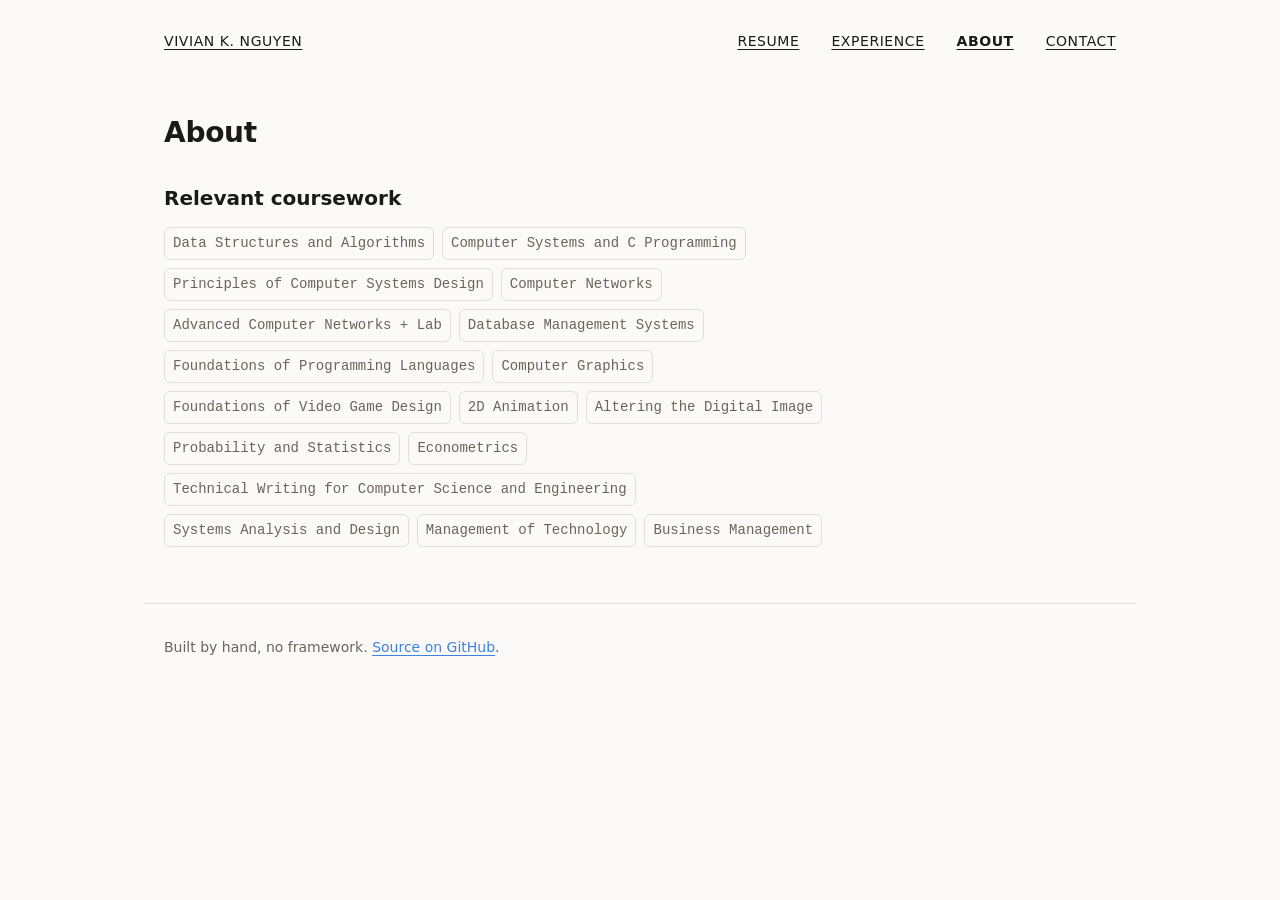
==== about.html @ 2827ebb7 "Apply the canvas redesign: new hero, tools grid, course and writing sections, About and Experience p" ====
<!DOCTYPE html>
<html lang="en">
<head>
  <meta charset="utf-8">
  <meta name="viewport" content="width=device-width, initial-scale=1">
  <title>About, Vivian Nguyen</title>
  <meta name="description" content="Vivian Nguyen: relevant coursework from UC Santa Cruz.">
  <link rel="canonical" href="https://iviang.github.io/about.html">

  <meta http-equiv="Content-Security-Policy"
        content="default-src 'self'; object-src 'none'; base-uri 'self'; form-action 'none'">

  <link rel="icon" href="img/favicon.svg" type="image/svg+xml">
  <link rel="apple-touch-icon" href="img/apple-touch-icon.png">

  <meta property="og:title" content="About, Vivian Nguyen">
  <meta property="og:description" content="Relevant coursework from UC Santa Cruz.">
  <meta property="og:type" content="website">
  <meta property="og:url" content="https://iviang.github.io/about.html">
  <meta property="og:image" content="https://iviang.github.io/img/og-image.png">
  <meta property="og:image:width" content="1200">
  <meta property="og:image:height" content="630">
  <meta property="og:image:alt" content="Vivian Nguyen. New grad, new goals, new wins.">
  <meta name="twitter:card" content="summary_large_image">

  <link rel="stylesheet" href="css/styles.css">
</head>
<body>
  <a class="skip-link" href="#main">Skip to content</a>

  <header class="site-header">
    <nav class="nav" aria-label="Primary">
      <a class="nav__brand" href="index.html">Vivian K. Nguyen</a>
      <ul class="nav__list">
        <li><a href="files/resume.pdf">Resume</a></li>
        <li><a href="experience.html">Experience</a></li>
        <li><a href="about.html" aria-current="page">About</a></li>
        <li><a href="index.html#contact">Contact</a></li>
      </ul>
    </nav>
  </header>

  <main id="main">
    <section id="about" class="section section--lead">
      <div class="section__head">
        <h1 class="section__title">About</h1>
      </div>
      <div class="prose">
        <h2>Relevant coursework</h2>
        <ul class="tag-list" aria-label="Relevant coursework">
          <li>Data Structures and Algorithms</li>
          <li>Computer Systems and C Programming</li>
          <li>Principles of Computer Systems Design</li>
          <li>Computer Networks</li>
          <li>Advanced Computer Networks + Lab</li>
          <li>Database Management Systems</li>
          <li>Foundations of Programming Languages</li>
          <li>Computer Graphics</li>
          <li>Foundations of Video Game Design</li>
          <li>2D Animation</li>
          <li>Altering the Digital Image</li>
          <li>Probability and Statistics</li>
          <li>Econometrics</li>
          <li>Technical Writing for Computer Science and Engineering</li>
          <li>Systems Analysis and Design</li>
          <li>Management of Technology</li>
          <li>Business Management</li>
        </ul>
      </div>
    </section>
  </main>

  <footer class="site-footer">
    <p>Built by hand, no framework. <a href="https://github.com/iviang/iviang.github.io" rel="noopener">Source on GitHub</a>.</p>
  </footer>
</body>
</html>
---- css/styles.css ----
/*
  Design tokens.

  Every color, space, and size below is named once here and referenced everywhere else.
  Nothing in this file below the token block should contain a raw hex value or pixel
  measurement, so a change to the look of the site is a change to one line here.
*/
:root {
  /* Color: light theme is the default, dark is an override further down. */
  --color-bg: #fbfaf8;
  --color-surface: #ffffff;
  --color-border: #e3ded6;
  --color-text: #1c1a17;
  --color-text-muted: #6b645b;
  --color-surface-muted: #f4f1ec;
  --color-border-strong: #c9c2b8;
  --color-text-soft: #4a453f;
  --color-accent: #3d82dd;
  --color-accent-contrast: #ffffff;
  --color-highlight: #d41d1d;
  --color-focus: #2563eb;

  /* Type */
  --font-sans: ui-sans-serif, system-ui, -apple-system, "Segoe UI", Roboto, Helvetica, Arial, sans-serif;
  --font-mono: ui-monospace, SFMono-Regular, "SF Mono", Consolas, "Liberation Mono", monospace;
  /* Nav, hero small print, and the Experience lede: a plain UI face, set small. */
  --font-ui: Verdana, Geneva, "DejaVu Sans", sans-serif;
  --size-step--1: 0.875rem;
  --size-step-0: 1rem;
  --size-step-1: 1.25rem;
  --size-step-2: 1.75rem;
  --size-step-3: clamp(2rem, 1.4rem + 3vw, 3.25rem);
  --leading-tight: 1.2;
  --leading-body: 1.65;

  /* Space: a single ratio-based scale keeps vertical rhythm consistent. */
  --space-2xs: 0.25rem;
  --space-xs: 0.5rem;
  --space-sm: 0.75rem;
  --space-md: 1.25rem;
  --space-lg: 2rem;
  --space-xl: 3.5rem;
  --space-2xl: 6rem;

  /* Shape */
  --radius-sm: 0.375rem;
  --radius-md: 0.75rem;
  --radius-pill: 999px;
  --border-width: 1px;
  --measure: 68ch;
  --content-width: 62rem;
  --transition-fast: 120ms ease;

  /* The embedded demo needs enough height to show its sidebar plus a full draft without
     inner scrolling on a normal laptop. */
  --demo-frame-height: clamp(30rem, 78vh, 52rem);
}

@media (prefers-color-scheme: dark) {
  :root {
    --color-bg: #14120f;
    --color-surface: #1d1a16;
    --color-border: #332e27;
    --color-text: #f2eee7;
    --color-text-muted: #a49a8c;
    --color-surface-muted: #262119;
    --color-border-strong: #4a433a;
    --color-text-soft: #cdc4b8;
    --color-accent: #7fb0f5;
    --color-accent-contrast: #14120f;
    --color-highlight: #ff7b7b;
    --color-focus: #7aa2f7;
  }
}

/* Reset */
*, *::before, *::after { box-sizing: border-box; }
body, h1, h2, h3, p, ul, figure { margin: 0; padding: 0; }
ul { list-style: none; }
img { max-width: 100%; display: block; }

body {
  background: var(--color-bg);
  color: var(--color-text);
  font-family: var(--font-sans);
  font-size: var(--size-step-0);
  line-height: var(--leading-body);
  -webkit-font-smoothing: antialiased;
}

a { color: var(--color-accent); text-decoration-thickness: var(--border-width); text-underline-offset: 0.2em; }
a:hover { text-decoration-thickness: 2px; }

/* One visible focus style for every interactive element, keyboard users included. */
:focus-visible {
  outline: 2px solid var(--color-focus);
  outline-offset: 2px;
  border-radius: var(--radius-sm);
}

.skip-link {
  position: absolute;
  left: var(--space-xs);
  top: var(--space-xs);
  padding: var(--space-xs) var(--space-sm);
  background: var(--color-surface);
  border: var(--border-width) solid var(--color-border);
  border-radius: var(--radius-sm);
  transform: translateY(-200%);
  transition: transform var(--transition-fast);
  z-index: 10;
}
.skip-link:focus { transform: translateY(0); }

/* Layout */
.site-header,
main,
.site-footer {
  max-width: var(--content-width);
  margin-inline: auto;
  padding-inline: var(--space-md);
}

.nav {
  display: flex;
  flex-wrap: wrap;
  align-items: center;
  justify-content: space-between;
  gap: 0 var(--space-md);
  padding-block: var(--space-md);
}
/* Nav text is small caps in the UI face, underlined like every other link on the page. */
.nav__brand,
.nav__list a {
  display: inline-flex;
  align-items: center;
  min-height: 2.75rem; /* 44px touch target */
  font-family: var(--font-ui);
  font-size: var(--size-step--1);
  letter-spacing: 0.04em;
  text-transform: uppercase;
  color: var(--color-text);
  text-decoration: underline;
}
.nav__list { display: flex; flex-wrap: wrap; gap: 0 var(--space-lg); }
.nav__list a[aria-current="page"] { font-weight: 700; }

.hero { padding-block: var(--space-xl) var(--space-2xl); max-width: var(--measure); }
.hero__title {
  font-size: var(--size-step-3);
  line-height: var(--leading-tight);
  letter-spacing: -0.02em;
  margin-bottom: var(--space-md);
}
/* How to say the name: a respelling and the IPA in a pill. */
.hero__say {
  display: flex;
  flex-wrap: wrap;
  align-items: center;
  gap: var(--space-sm);
  margin-bottom: var(--space-md);
  font-family: var(--font-ui);
  color: var(--color-text-muted);
}
.hero__ipa {
  padding: var(--space-xs) var(--space-md);
  border: var(--border-width) solid var(--color-border);
  border-radius: var(--radius-pill);
}
.hero__tagline {
  font-size: var(--size-step-1);
  font-weight: 700;
  letter-spacing: -0.02em;
  margin-bottom: var(--space-sm);
}
.hero__highlight { color: var(--color-highlight); }
.hero__lede { font-family: var(--font-ui); }

.section { padding-block: var(--space-xl); border-top: var(--border-width) solid var(--color-border); }
.section__head { margin-bottom: var(--space-lg); }
.section__title { font-size: var(--size-step-2); line-height: var(--leading-tight); letter-spacing: -0.01em; }
.section__note { color: var(--color-text-muted); font-size: var(--size-step--1); margin-top: var(--space-2xs); }
.section__lede { font-family: var(--font-ui); margin-top: var(--space-sm); }
/* The first section of a subpage sits where the hero would, so no rule above it. */
.section--lead { border-top: 0; padding-top: var(--space-lg); }

.prose { max-width: var(--measure); }
.prose p + p { margin-top: var(--space-md); }
.prose h2, .prose h3 { font-size: var(--size-step-1); margin-top: var(--space-lg); margin-bottom: var(--space-sm); }

.tag-list { display: flex; flex-wrap: wrap; gap: var(--space-xs); }
.tag-list li {
  font-family: var(--font-mono);
  font-size: var(--size-step--1);
  padding: var(--space-2xs) var(--space-xs);
  border: var(--border-width) solid var(--color-border);
  border-radius: var(--radius-sm);
  color: var(--color-text-muted);
}

.link-list { margin-top: var(--space-md); display: grid; gap: var(--space-xs); }

/* Selected work: hand-written cards, one per row so a folded-out demo has the full width. */
.work-list { display: grid; gap: var(--space-md); }
/* Grid items default to min-width auto, so a wide image inside a card would push the card
   past a phone viewport. Zero lets the card shrink and the image's max-width take over. */
.work-list > li, .project-grid > li, .tools__group { min-width: 0; }

.work {
  padding: var(--space-md);
  background: var(--color-surface);
  border: var(--border-width) solid var(--color-border);
  border-radius: var(--radius-md);
}

.work__head {
  display: flex;
  flex-wrap: wrap;
  align-items: baseline;
  justify-content: space-between;
  gap: var(--space-xs) var(--space-md);
  margin-bottom: var(--space-xs);
}

.work__title { font-size: var(--size-step-1); line-height: var(--leading-tight); }

.work__tags {
  display: flex;
  flex-wrap: wrap;
  gap: var(--space-2xs);
  font-family: var(--font-mono);
  font-size: var(--size-step--1);
  color: var(--color-text-muted);
}
.work__tags span {
  padding: 0 var(--space-2xs);
  border: var(--border-width) solid var(--color-border);
  border-radius: var(--radius-sm);
}
/* The status tag (in development, live demo) is the one worth noticing at a glance. */
.work__tags .work__tag--status { color: var(--color-accent); border-color: var(--color-accent); }

.work__description { max-width: var(--measure); }
.work__description p + p { margin-top: var(--space-xs); }
.work__image {
  display: block;
  max-width: 100%;
  height: auto;
  margin-top: var(--space-md);
  border: var(--border-width) solid var(--color-border);
  border-radius: var(--radius-md);
}
.work__image--portrait { width: 18.75rem; }
.work__image--wide { width: var(--measure); border-radius: var(--radius-sm); }
.work__note { margin-top: var(--space-xs); color: var(--color-text-muted); font-size: var(--size-step--1); }

.work__links {
  display: flex;
  flex-wrap: wrap;
  gap: var(--space-xs) var(--space-md);
  margin-top: var(--space-sm);
  font-size: var(--size-step--1);
}

/*
  Demos fold under their card with a native details element: no script, keyboard
  accessible, and a closed iframe with loading="lazy" never fetches until opened.
*/
.work__demo { margin-top: var(--space-md); }
.work__demo summary {
  width: fit-content;
  cursor: pointer;
  color: var(--color-accent);
  font-size: var(--size-step--1);
}
.work__demo summary:hover { text-decoration: underline; }
.work__demo[open] summary { margin-bottom: var(--space-sm); }

/* Tools: grouped tag lists in a grid that folds to one column on a phone. */
.tools { display: flex; flex-direction: column; gap: var(--space-md); margin-bottom: var(--space-xl); }
.tools__grid {
  display: grid;
  grid-template-columns: repeat(auto-fill, minmax(min(100%, 16rem), 1fr));
  gap: var(--space-lg) var(--space-md);
}
.tools__group { display: flex; flex-direction: column; gap: var(--space-xs); }
.tools__label {
  font-size: 0.8125rem;
  font-weight: 700;
  letter-spacing: 0.06em;
  text-transform: uppercase;
  color: var(--color-text-muted);
}

/* Pills: the tools behind one project, quieter than the status tags in the card head. */
.pill-list { display: flex; flex-wrap: wrap; gap: 0.375rem; margin-top: var(--space-sm); }
.pill-list li {
  font-family: var(--font-mono);
  font-size: 0.8125rem;
  line-height: 1.4;
  padding: 0.125rem 0.625rem;
  border: var(--border-width) solid var(--color-border);
  border-radius: var(--radius-pill);
  background: var(--color-surface-muted);
  color: var(--color-text-soft);
}

/* Experience timeline: a date column, a rule with a dot per entry, and optional sub-roles. */
.timeline { display: flex; flex-direction: column; }
.timeline__item { display: grid; grid-template-columns: 12.5rem 1fr; gap: var(--space-md); }
.timeline__date {
  font-family: var(--font-mono);
  font-size: var(--size-step--1);
  color: var(--color-text-muted);
  padding-top: 0.125rem;
}
.timeline__body {
  position: relative;
  padding-left: 1.75rem;
  padding-bottom: var(--space-lg);
  border-left: 0.125rem solid var(--color-border);
}
.timeline__dot {
  position: absolute;
  left: -0.5rem;
  top: 0.375rem;
  width: 0.875rem;
  height: 0.875rem;
  border-radius: 50%;
  border: 0.125rem solid var(--color-accent);
  background: var(--color-bg);
}
.timeline__dot--current { background: var(--color-accent); }
.timeline__role { font-size: var(--size-step-1); line-height: 1.3; }
.timeline__org { font-weight: 600; color: var(--color-text-soft); margin-top: 0.125rem; }
.timeline__org a { color: inherit; display: inline-flex; align-items: center; gap: var(--space-2xs); }
.timeline__org svg { flex-shrink: 0; }
.timeline__note { max-width: var(--measure); margin-top: var(--space-xs); }
.timeline__sub { margin-top: var(--space-md); display: flex; flex-direction: column; gap: 1.125rem; }
.timeline__sub li { position: relative; padding-left: var(--space-md); }
.timeline__sub li::before {
  content: "";
  position: absolute;
  left: 0;
  top: 0.5625rem;
  width: var(--space-xs);
  height: var(--space-xs);
  border-radius: 50%;
  background: var(--color-border-strong);
}
.timeline__sub h3 { font-size: 1.0625rem; line-height: 1.3; margin: 0; }
.timeline__sub-date {
  font-family: var(--font-mono);
  font-size: 0.8125rem;
  color: var(--color-text-muted);
  margin-top: 0.125rem;
}
@media (max-width: 40rem) {
  .timeline__item { grid-template-columns: 1fr; gap: var(--space-2xs); }
  .timeline__date { padding-left: 1.75rem; }
}

/* Screen-reader-only text, e.g. "(opens in a new tab)" after an external link. */
.visually-hidden {
  position: absolute;
  width: 1px;
  height: 1px;
  overflow: hidden;
  clip: rect(0 0 0 0);
  white-space: nowrap;
}

/* Projects */
.status { color: var(--color-text-muted); font-size: var(--size-step--1); }
.status--error { color: var(--color-text); }
.status[hidden] { display: none; }

.project-grid {
  display: grid;
  gap: var(--space-md);
  grid-template-columns: repeat(auto-fill, minmax(min(100%, 20rem), 1fr));
}

.project {
  position: relative; /* anchors the full-card click target on .project__title a::after */
  display: flex;
  flex-direction: column;
  gap: var(--space-xs);
  padding: var(--space-md);
  background: var(--color-surface);
  border: var(--border-width) solid var(--color-border);
  border-radius: var(--radius-md);
  transition: border-color var(--transition-fast), transform var(--transition-fast);
}
.project:hover { border-color: var(--color-accent); transform: translateY(-2px); }

.project__title { font-size: var(--size-step-1); line-height: var(--leading-tight); }
.project__title a { color: var(--color-text); text-decoration: none; }
/* Stretch the title link over the whole card so the entire card is one click target. */
.project__title a::after { content: ""; position: absolute; inset: 0; }

.project__description { color: var(--color-text-muted); font-size: var(--size-step--1); flex: 1; }
/* Repos with no description on GitHub say so, rather than showing an empty gap. */
.project__description--empty { font-style: italic; }

.project__meta {
  display: flex;
  flex-wrap: wrap;
  gap: var(--space-sm);
  font-family: var(--font-mono);
  font-size: var(--size-step--1);
  color: var(--color-text-muted);
}
.project__lang::before {
  content: "";
  display: inline-block;
  width: 0.6em;
  height: 0.6em;
  margin-right: var(--space-2xs);
  border-radius: 50%;
  background: var(--color-accent);
}

.project__topics { display: flex; flex-wrap: wrap; gap: var(--space-2xs); }
.project__topics li {
  font-size: var(--size-step--1);
  color: var(--color-text-muted);
  padding: 0 var(--space-2xs);
  border: var(--border-width) solid var(--color-border);
  border-radius: var(--radius-sm);
}

/* Demo: a framed embed or screenshot, folded inside a Selected work card. */
.demo {
  margin: 0;
  border: var(--border-width) solid var(--color-border);
  border-radius: var(--radius-md);
  background: var(--color-bg);
  overflow: hidden;
}

.demo__bar {
  display: flex;
  flex-wrap: wrap;
  align-items: baseline;
  justify-content: space-between;
  gap: var(--space-sm);
  padding: var(--space-sm) var(--space-md);
  border-bottom: var(--border-width) solid var(--color-border);
}

.demo__label { font-size: var(--size-step--1); font-weight: 600; }

.demo__badge {
  font-family: var(--font-mono);
  font-size: var(--size-step--1);
  font-weight: 400;
  margin-left: var(--space-2xs);
  padding: 0 var(--space-2xs);
  border: var(--border-width) solid var(--color-border);
  border-radius: var(--radius-sm);
  color: var(--color-text-muted);
}

.demo__open { font-size: var(--size-step--1); }

.demo__frame {
  display: block;
  width: 100%;
  height: var(--demo-frame-height);
  border: 0;
}

.demo__image {
  display: block;
  width: 100%;
  height: auto;
}

.demo__caption {
  padding: var(--space-sm) var(--space-md);
  border-top: var(--border-width) solid var(--color-border);
  color: var(--color-text-muted);
  font-size: var(--size-step--1);
}

.site-footer {
  padding-block: var(--space-lg) var(--space-xl);
  border-top: var(--border-width) solid var(--color-border);
  color: var(--color-text-muted);
  font-size: var(--size-step--1);
}

@media (prefers-reduced-motion: reduce) {
  *, *::before, *::after { transition-duration: 0.01ms !important; animation-duration: 0.01ms !important; }
}
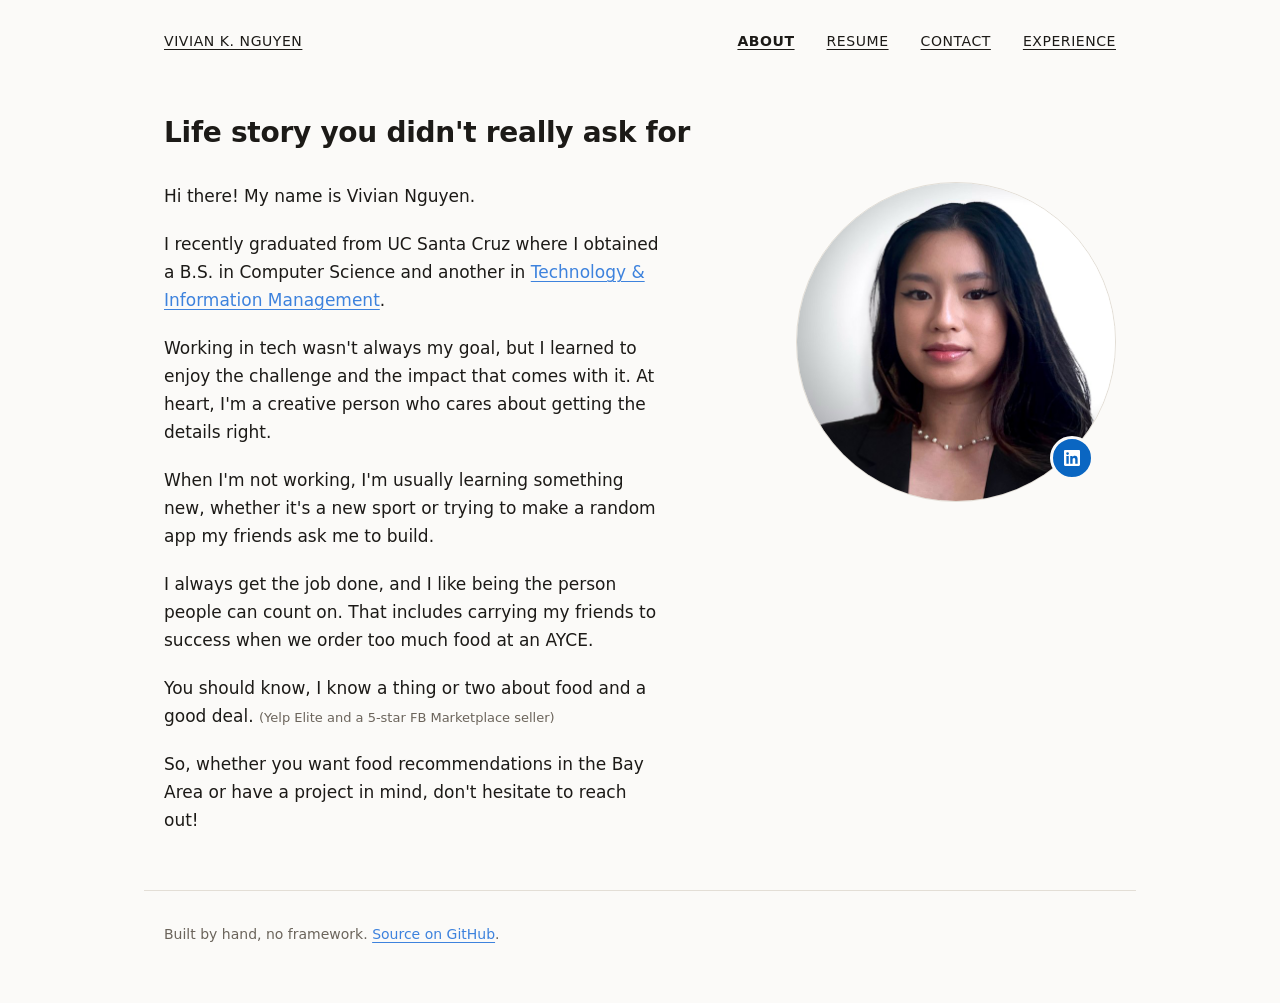
==== commit a0835c47: "Carry the canvas edits into the site: About life story and headshot, contact form, profile chips Hom" ====
--- a/about.html
+++ b/about.html
@@ -4,7 +4,7 @@
   <meta charset="utf-8">
   <meta name="viewport" content="width=device-width, initial-scale=1">
   <title>About, Vivian Nguyen</title>
-  <meta name="description" content="Vivian Nguyen: relevant coursework from UC Santa Cruz.">
+  <meta name="description" content="Vivian Nguyen: UC Santa Cruz grad in Computer Science and Technology and Information Management, creative, dependable, and good with food and a deal.">
   <link rel="canonical" href="https://iviang.github.io/about.html">
 
   <meta http-equiv="Content-Security-Policy"
@@ -14,7 +14,7 @@
   <link rel="apple-touch-icon" href="img/apple-touch-icon.png">
 
   <meta property="og:title" content="About, Vivian Nguyen">
-  <meta property="og:description" content="Relevant coursework from UC Santa Cruz.">
+  <meta property="og:description" content="The life story you didn't really ask for.">
   <meta property="og:type" content="website">
   <meta property="og:url" content="https://iviang.github.io/about.html">
   <meta property="og:image" content="https://iviang.github.io/img/og-image.png">
@@ -32,10 +32,10 @@
     <nav class="nav" aria-label="Primary">
       <a class="nav__brand" href="index.html">Vivian K. Nguyen</a>
       <ul class="nav__list">
+        <li><a href="about.html" aria-current="page">About</a></li>
         <li><a href="files/resume.pdf">Resume</a></li>
+        <li><a href="index.html#contact">Contact</a></li>
         <li><a href="experience.html">Experience</a></li>
-        <li><a href="about.html" aria-current="page">About</a></li>
-        <li><a href="index.html#contact">Contact</a></li>
       </ul>
     </nav>
   </header>
@@ -43,29 +43,47 @@
   <main id="main">
     <section id="about" class="section section--lead">
       <div class="section__head">
-        <h1 class="section__title">About</h1>
+        <h1 class="section__title">Life story you didn't really ask for</h1>
       </div>
-      <div class="prose">
-        <h2>Relevant coursework</h2>
-        <ul class="tag-list" aria-label="Relevant coursework">
-          <li>Data Structures and Algorithms</li>
-          <li>Computer Systems and C Programming</li>
-          <li>Principles of Computer Systems Design</li>
-          <li>Computer Networks</li>
-          <li>Advanced Computer Networks + Lab</li>
-          <li>Database Management Systems</li>
-          <li>Foundations of Programming Languages</li>
-          <li>Computer Graphics</li>
-          <li>Foundations of Video Game Design</li>
-          <li>2D Animation</li>
-          <li>Altering the Digital Image</li>
-          <li>Probability and Statistics</li>
-          <li>Econometrics</li>
-          <li>Technical Writing for Computer Science and Engineering</li>
-          <li>Systems Analysis and Design</li>
-          <li>Management of Technology</li>
-          <li>Business Management</li>
-        </ul>
+
+      <div class="about">
+        <div class="about__text">
+          <p>Hi there! My name is Vivian Nguyen.</p>
+          <p>
+            I recently graduated from UC Santa Cruz where I obtained a B.S. in Computer Science and
+            another in
+            <a href="https://engineering.ucsc.edu/departments/technology-and-information-management/" target="_blank" rel="noopener noreferrer">Technology &amp; Information Management<span class="visually-hidden"> (opens in a new tab)</span></a>.
+          </p>
+          <p>
+            Working in tech wasn't always my goal, but I learned to enjoy the challenge and the
+            impact that comes with it. At heart, I'm a creative person who cares about getting the
+            details right.
+          </p>
+          <p>
+            When I'm not working, I'm usually learning something new, whether it's a new sport or
+            trying to make a random app my friends ask me to build.
+          </p>
+          <p>
+            I always get the job done, and I like being the person people can count on. That
+            includes carrying my friends to success when we order too much food at an AYCE.
+          </p>
+          <p>
+            You should know, I know a thing or two about food and a good deal.
+            <small class="about__aside">(Yelp Elite and a 5-star FB Marketplace seller)</small>
+          </p>
+          <p>
+            So, whether you want food recommendations in the Bay Area or have a project in mind,
+            don't hesitate to reach out!
+          </p>
+        </div>
+
+        <!-- The photo is the LinkedIn link, with the badge as a visual hint; the label carries the meaning. -->
+        <a class="about__photo" href="https://www.linkedin.com/in/vivian-k-nguyen" rel="me noopener" aria-label="Vivian Nguyen on LinkedIn">
+          <img src="img/headshot.jpg" alt="" width="640" height="640">
+          <span class="about__badge" aria-hidden="true">
+            <svg width="16" height="16" viewBox="0 0 24 24" fill="currentColor"><path d="M20.45 20.45h-3.56v-5.57c0-1.33-.02-3.04-1.85-3.04-1.85 0-2.14 1.45-2.14 2.94v5.67H9.35V9h3.41v1.56h.05c.48-.9 1.64-1.85 3.37-1.85 3.6 0 4.27 2.37 4.27 5.46v6.28zM5.34 7.43a2.06 2.06 0 1 1 0-4.13 2.06 2.06 0 0 1 0 4.13zM7.12 20.45H3.56V9h3.56v11.45zM22.22 0H1.77C.79 0 0 .77 0 1.73v20.54C0 23.23.79 24 1.77 24h20.45c.98 0 1.78-.77 1.78-1.73V1.73C24 .77 23.2 0 22.22 0z"/></svg>
+          </span>
+        </a>
       </div>
     </section>
   </main>
--- a/css/styles.css
+++ b/css/styles.css
@@ -19,6 +19,9 @@
   --color-accent-contrast: #ffffff;
   --color-highlight: #d41d1d;
   --color-focus: #2563eb;
+  /* LinkedIn's brand blue, for the badge on the About photo only. Same in both themes. */
+  --color-linkedin: #0a66c2;
+  --color-linkedin-contrast: #ffffff;
 
   /* Type */
   --font-sans: ui-sans-serif, system-ui, -apple-system, "Segoe UI", Roboto, Helvetica, Arial, sans-serif;
@@ -175,6 +178,24 @@
 }
 .hero__highlight { color: var(--color-highlight); }
 .hero__lede { font-family: var(--font-ui); }
+/* Profile chips: GitHub and LinkedIn in one row under the lede. */
+.hero__profiles { display: flex; flex-wrap: wrap; gap: var(--space-xs); margin-top: var(--space-md); }
+.hero__profiles a {
+  display: inline-flex;
+  align-items: center;
+  gap: 0.375rem;
+  min-height: 2rem;
+  padding: 0 var(--space-sm);
+  border: var(--border-width) solid var(--color-border);
+  border-radius: var(--radius-pill);
+  background: var(--color-surface);
+  color: var(--color-text);
+  font-size: var(--size-step--1);
+  text-decoration: none;
+  transition: border-color var(--transition-fast);
+}
+.hero__profiles a:hover { border-color: var(--color-accent); }
+.hero__profiles svg { flex-shrink: 0; }
 
 .section { padding-block: var(--space-xl); border-top: var(--border-width) solid var(--color-border); }
 .section__head { margin-bottom: var(--space-lg); }
@@ -267,14 +288,21 @@
   accessible, and a closed iframe with loading="lazy" never fetches until opened.
 */
 .work__demo { margin-top: var(--space-md); }
-.work__demo summary {
+/* The same fold at section level, e.g. the coursework list under Course projects. */
+.section__fold { margin-top: var(--space-lg); }
+.work__demo summary,
+.section__fold summary {
   width: fit-content;
   cursor: pointer;
   color: var(--color-accent);
   font-size: var(--size-step--1);
 }
-.work__demo summary:hover { text-decoration: underline; }
-.work__demo[open] summary { margin-bottom: var(--space-sm); }
+.work__demo summary:hover,
+.section__fold summary:hover { text-decoration: underline; }
+.work__demo[open] summary,
+.section__fold[open] summary { margin-bottom: var(--space-sm); }
+/* An image folded under a summary sits right below it; the summary already spaces it. */
+.work__demo .work__image { margin-top: 0; }
 
 /* Tools: grouped tag lists in a grid that folds to one column on a phone. */
 .tools { display: flex; flex-direction: column; gap: var(--space-md); margin-bottom: var(--space-xl); }
@@ -360,6 +388,51 @@
   .timeline__date { padding-left: 1.75rem; }
 }
 
+/* About: the story on the left, the headshot on the right, stacked on a phone. */
+.about {
+  display: grid;
+  grid-template-columns: minmax(0, 1fr) 20rem;
+  gap: var(--space-xl);
+  align-items: start;
+}
+.about__text { max-width: 31rem; font-family: var(--font-ui); font-size: 1.0625rem; }
+.about__text p + p { margin-top: var(--space-md); }
+.about__aside { font-size: 0.8125rem; color: var(--color-text-muted); }
+/* The photo is one big link to LinkedIn; the badge in its corner says where it goes. */
+.about__photo {
+  position: relative;
+  display: block;
+  width: 20rem;
+  max-width: 100%;
+  aspect-ratio: 1;
+  border-radius: 50%;
+}
+.about__photo img {
+  width: 100%;
+  height: 100%;
+  border-radius: 50%;
+  object-fit: cover;
+  border: var(--border-width) solid var(--color-border);
+}
+.about__badge {
+  position: absolute;
+  right: 1.375rem;
+  bottom: 1.375rem;
+  display: flex;
+  align-items: center;
+  justify-content: center;
+  width: 2.75rem;
+  height: 2.75rem;
+  border-radius: 50%;
+  border: 0.1875rem solid var(--color-bg);
+  background: var(--color-linkedin);
+  color: var(--color-linkedin-contrast);
+}
+@media (max-width: 48rem) {
+  .about { grid-template-columns: 1fr; gap: var(--space-lg); }
+  .about__photo { order: -1; }
+}
+
 /* Screen-reader-only text, e.g. "(opens in a new tab)" after an external link. */
 .visually-hidden {
   position: absolute;
@@ -484,6 +557,38 @@
   font-size: var(--size-step--1);
 }
 
+/* Contact form: posts to Formspree, so the site stays static and holds no secret. */
+.contact-form { display: grid; gap: var(--space-md); max-width: var(--measure); }
+.contact-form__field { display: grid; gap: 0.375rem; }
+.contact-form label { font-size: var(--size-step--1); font-weight: 700; }
+.contact-form input,
+.contact-form textarea {
+  width: 100%;
+  padding: 0.625rem var(--space-sm);
+  border: var(--border-width) solid var(--color-border);
+  border-radius: var(--radius-sm);
+  background: var(--color-surface);
+  color: var(--color-text);
+  font: inherit;
+}
+.contact-form textarea { resize: vertical; }
+/* Formspree's honeypot field. Bots fill it, people never see it. */
+.contact-form__gotcha { display: none; }
+.contact-form__submit {
+  justify-self: start;
+  min-height: 2.75rem; /* 44px touch target */
+  padding: 0 var(--space-md);
+  border: 0;
+  border-radius: var(--radius-pill);
+  background: var(--color-accent);
+  color: var(--color-accent-contrast);
+  font: inherit;
+  font-weight: 700;
+  cursor: pointer;
+  transition: filter var(--transition-fast);
+}
+.contact-form__submit:hover { filter: brightness(0.92); }
+
 .site-footer {
   padding-block: var(--space-lg) var(--space-xl);
   border-top: var(--border-width) solid var(--color-border);
